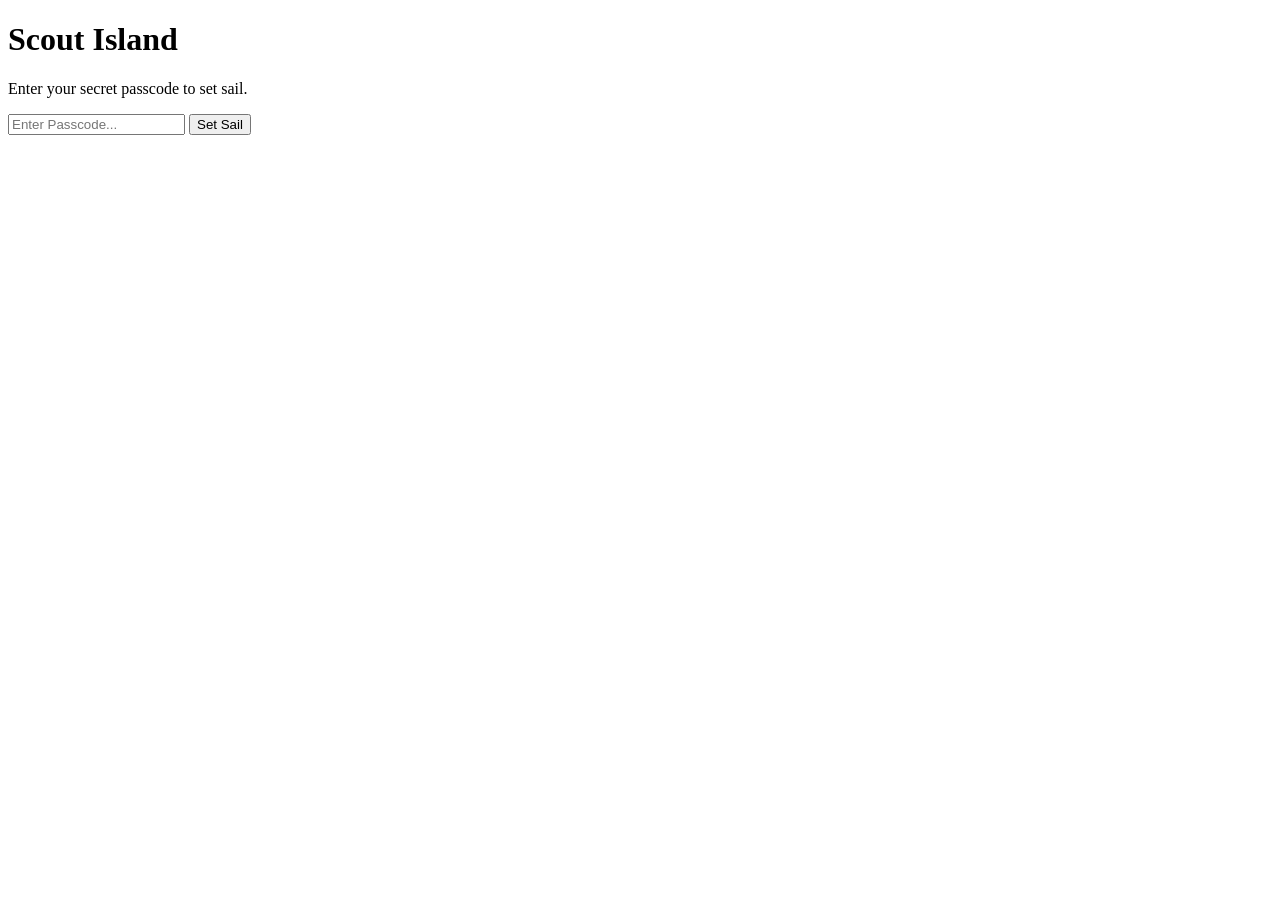
==== dashboard.html @ 0fdf31c4 "First Commit" ====
<!DOCTYPE html>
<html lang="en">
<head>
    <meta charset="UTF-8">
    <meta name="viewport" content="width=device-width, initial-scale=1.0">
    <title>Island Dashboard</title>
    <link rel="stylesheet" href="style.css">
</head>
<body>
    <!-- Top Navigation Bar -->
    <nav class="top-nav">
        <div class="user-info">
            <h2>Welcome, <span id="playerName">Loading...</span></h2>
            <p>Island: <span id="playerIsland">-</span> | Rank: <span id="playerRole">-</span></p>
        </div>
        <div class="wallet">
            <h3>💰 <span id="playerBalance">0</span> La7alee7</h3>
        </div>
        <button id="logoutBtn">Abandon Ship</button>
    </nav>

    <!-- Main Game Area -->
    <main class="dashboard-grid">
        
        <!-- Zone 1: Daily Tracker -->
        <section class="card" id="trackerSection">
            <h2>📜 Daily Log</h2>
            <p>Submit your progress to earn tokens.</p>
<div id="trackerContainer">
                <form id="trackerForm">
                    <label for="trackDate">Select Date:</label>
                    <input type="date" id="trackDate" required>
                    
                    <div class="checkbox-group">
                        <label><input type="checkbox" id="checkPrayers"> Completed Daily Prayers</label>
                        <label><input type="checkbox" id="checkMass"> Attended Mass</label>
                        <label><input type="checkbox" id="checkChurch"> Attended Church Meeting</label>
                    </div>
                    
                    <button type="submit" id="trackerSubmitBtn">Submit Log</button>
                    <p id="trackerMessage"></p>
                </form>
            </div>
        </section>

        <!-- Zone 2: The Market -->
        <section class="card" id="marketSection">
            <h2>⚓ The Port Market</h2>
            <p>Spend your personal wealth on raw materials.</p>
            <div id="marketContainer">
                <!-- We will generate the shop items here later -->
                <p>Market is currently closed.</p>
            </div>
        </section>

        <!-- Zone 3: The Shipyard -->
        <section class="card" id="shipyardSection">
            <h2>🔨 Tali3a Shipyard</h2>
            <p>Combine resources to build your ship.</p>
            <div id="shipyardContainer">
                <!-- We will show the ship progress here later -->
                <p>Awaiting Master blueprints.</p>
            </div>
        </section>

    </main>

    <script src="app.js"></script>
</body>
</html>
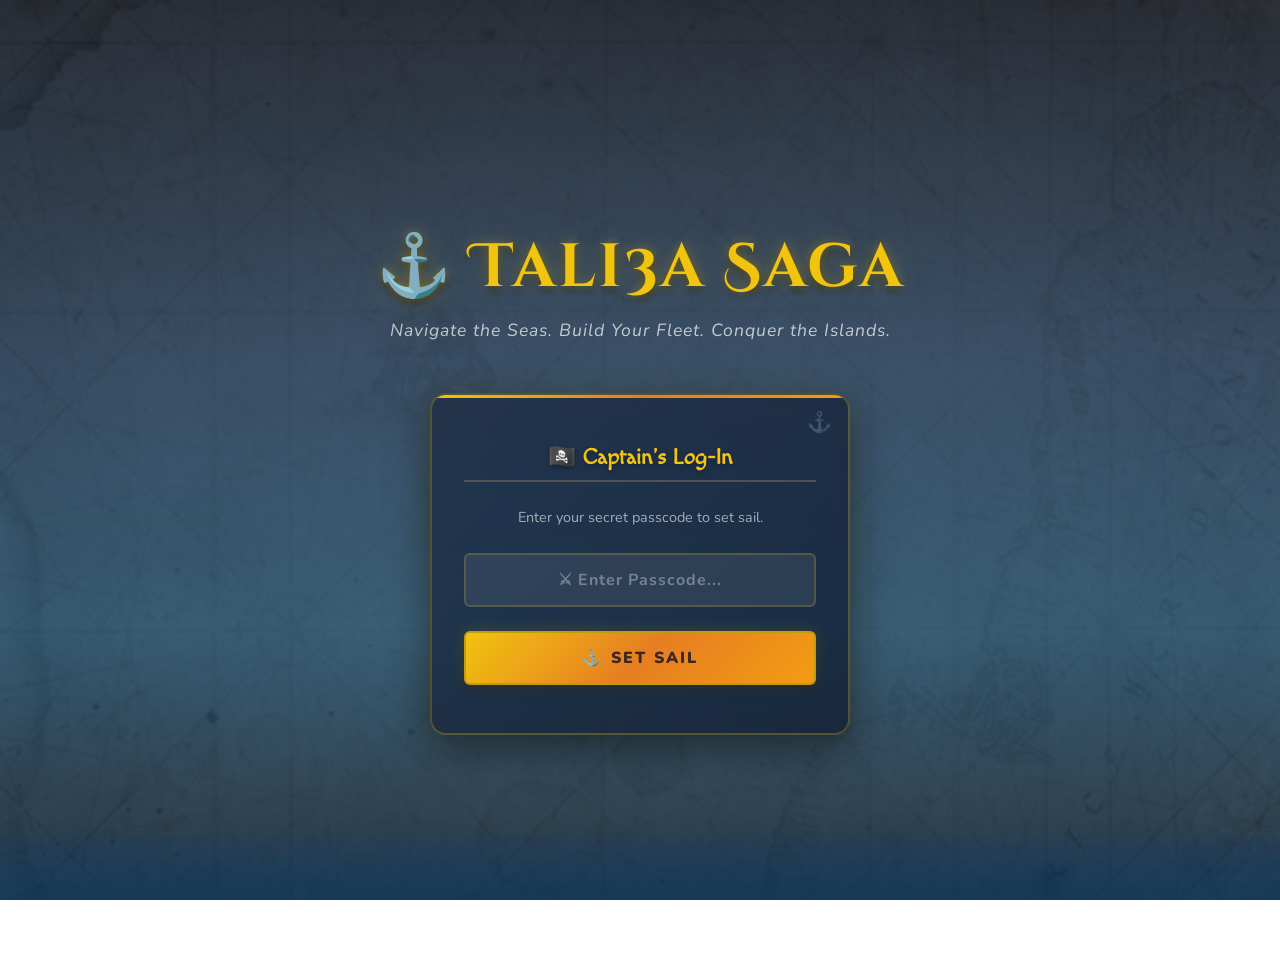
==== commit a2481dd4: "Finished" ====
--- a/dashboard.html
+++ b/dashboard.html
@@ -1,44 +1,84 @@
 <!DOCTYPE html>
 <html lang="en">
+
 <head>
     <meta charset="UTF-8">
-    <meta name="viewport" content="width=device-width, initial-scale=1.0">
-    <title>Island Dashboard</title>
+    <meta name="viewport" content="width=device-width, initial-scale=1.0, maximum-scale=5.0">
+    <title>Tali3a Saga — Island Dashboard</title>
+    <meta name="description"
+        content="Your Island command center. Track daily progress, trade resources, build your ship, and dominate the fleet.">
     <link rel="stylesheet" href="style.css">
 </head>
+
 <body>
-    <!-- Top Navigation Bar -->
-    <nav class="top-nav">
-        <div class="user-info">
-            <h2>Welcome, <span id="playerName">Loading...</span></h2>
-            <p>Island: <span id="playerIsland">-</span> | Rank: <span id="playerRole">-</span></p>
+    <!-- Loading Overlay -->
+    <div id="globalLoader">
+        <div class="spinner"></div>
+        <p id="loaderText">Syncing with Server...</p>
+    </div>
+
+    <!-- Animated Ocean Waves -->
+    <div class="ocean-waves">
+        <div class="wave wave-1"></div>
+        <div class="wave wave-2"></div>
+        <div class="wave wave-3"></div>
+    </div>
+    <header>
+        <div>
+            <h1>Welcome, <span id="playerName"></span></h1>
+            <p style="font-size: 14px; opacity: 0.8;">Island: <span id="playerIsland"></span> | Rank: <span
+                    id="playerRole"></span></p>
         </div>
-        <div class="wallet">
-            <h3>💰 <span id="playerBalance">0</span> La7alee7</h3>
+        <div style="text-align: right;">
+            <p style="font-size: 20px; font-weight: bold; color: #f1c40f; margin: 0 0 5px 0;">
+                <img src="assets/coin.png" class="coin-icon" onerror="this.style.display='none'">
+                <span id="playerBalance">0</span> La7alee7
+            </p>
+            <button id="logoutBtn" style="background-color: #c0392b; padding: 5px 10px; font-size: 12px;">Abandon
+                Ship</button>
         </div>
-        <button id="logoutBtn">Abandon Ship</button>
-    </nav>
+    </header>
 
     <!-- Main Game Area -->
     <main class="dashboard-grid">
-        
+
+        <!-- Notification Center -->
+        <section class="card" id="notificationSection"
+            style="grid-column: span 3; background-color: #fff3cd; border: 2px solid #ffeeba; display: none;">
+            <h2 style="color: #856404;">📜 Royal Fleet Notifications</h2>
+            <div id="notificationContainer" style="display: flex; flex-direction: column; gap: 10px; margin-top: 10px;">
+                <!-- Notifications will appear here -->
+            </div>
+        </section>
+
         <!-- Zone 1: Daily Tracker -->
         <section class="card" id="trackerSection">
             <h2>📜 Daily Log</h2>
             <p>Submit your progress to earn tokens.</p>
-<div id="trackerContainer">
+            <div id="trackerContainer" style="direction: rtl; text-align: right;">
                 <form id="trackerForm">
-                    <label for="trackDate">Select Date:</label>
-                    <input type="date" id="trackDate" required>
-                    
-                    <div class="checkbox-group">
-                        <label><input type="checkbox" id="checkPrayers"> Completed Daily Prayers</label>
-                        <label><input type="checkbox" id="checkMass"> Attended Mass</label>
-                        <label><input type="checkbox" id="checkChurch"> Attended Church Meeting</label>
-                    </div>
-                    
-                    <button type="submit" id="trackerSubmitBtn">Submit Log</button>
-                    <p id="trackerMessage"></p>
+                    <div style="margin-bottom: 15px;">
+                        <label for="trackDate" style="font-weight: bold; display: block; margin-bottom: 5px;">اختر
+                            اليوم:</label>
+                        <input type="date" id="trackDate" min="2026-06-01" required
+                            style="width: 100%; padding: 8px; box-sizing: border-box;">
+                    </div>
+
+                    <div class="checkbox-group"
+                        style="display: grid; grid-template-columns: 1fr 1fr; gap: 10px; margin-bottom: 20px;">
+                        <label><input type="checkbox" id="checkMorning"> صلاة الصبح </label>
+                        <label><input type="checkbox" id="checkNight"> صلاة بليل </label>
+                        <label><input type="checkbox" id="checkTeam"> صلاة مع الفريق </label>
+                        <label><input type="checkbox" id="checkBible"> الكتاب المقدس </label>
+                        <label><input type="checkbox" id="checkTasbeha"> تسبحة </label>
+                        <label><input type="checkbox" id="checkMass"> قداس </label>
+                        <label><input type="checkbox" id="checkSundaySchool"> مدارس أحد </label>
+                        <label><input type="checkbox" id="checkKhoros"> خورس </label>
+                    </div>
+
+                    <button type="submit" id="trackerSubmitBtn"
+                        style="width: 100%; padding: 10px; font-weight: bold;">تسجيل اليوم</button>
+                    <p id="trackerMessage" style="text-align: center; margin-top: 10px; font-weight: bold;"></p>
                 </form>
             </div>
         </section>
@@ -48,8 +88,7 @@
             <h2>⚓ The Port Market</h2>
             <p>Spend your personal wealth on raw materials.</p>
             <div id="marketContainer">
-                <!-- We will generate the shop items here later -->
-                <p>Market is currently closed.</p>
+                <!-- Market cards spawn here via JS -->
             </div>
         </section>
 
@@ -63,8 +102,141 @@
             </div>
         </section>
 
+        <!-- Zone 4: The Black Market (Tactical Items) -->
+        <section class="card" id="blackMarketSection" style="grid-column: span 3;">
+            <h2>🕵️ The Black Market</h2>
+            <p>Purchase advanced tactical weapons and defenses using both La7alee7 and Raw Materials.</p>
+            <div id="blackMarketContainer"
+                style="display: grid; grid-template-columns: repeat(auto-fill, minmax(220px, 1fr)); gap: 15px; margin-top: 15px;">
+                <!-- Tactical items will spawn here -->
+            </div>
+        </section>
+
+        <!-- Zone 5: Tactical Map (Combat & Defenses) -->
+        <section class="card" id="tacticalSection" style="grid-column: span 3;">
+            <h2>⚔️ Tactical Map & Defenses</h2>
+            <p>Deploy shields or launch raids. <b>Note: You can only activate ONE defense and launch ONE attack every 7
+                    days.</b></p>
+
+            <div class="tactical-grid">
+                <!-- Left Side: Shield Room -->
+                <div style="border: 1px dashed #ccc; padding: 15px; border-radius: 5px; text-align: center;">
+                    <h3>🛡️ Active Defense System</h3>
+                    <p>Current Shield: <span id="currentShield"
+                            style="font-weight: bold; color: blue;">Loading...</span></p>
+                    <p id="defenseCooldownText" style="color: red; font-size: 12px; font-weight: bold;"></p>
+                    <hr style="margin: 15px 0; border: 0; border-top: 1px solid #eee;">
+
+                    <h4>Deploy Defenses from your Arsenal:</h4>
+                    <div id="defenseActionContainer"
+                        style="display: flex; justify-content: space-around; margin-top: 10px; flex-wrap: wrap; gap: 10px;">
+                        <!-- Defense buttons will spawn here -->
+                    </div>
+                </div>
+
+                <!-- Right Side: War Room -->
+                <div style="border: 1px dashed #ccc; padding: 15px; border-radius: 5px;">
+                    <h3 style="text-align: center;">🏴‍☠️ Launch Offensive Raid</h3>
+                    <p id="attackCooldownText"
+                        style="text-align: center; color: red; font-size: 12px; font-weight: bold;"></p>
+
+                    <form id="combatForm">
+                        <label for="targetSelect" style="font-weight: bold; display: block; margin-bottom: 5px;">Target
+                            Island:</label>
+                        <select id="targetSelect" required style="width: 100%; padding: 8px; margin-bottom: 15px;">
+                            <option value="">-- Loading Targets --</option>
+                        </select>
+
+                        <label for="weaponSelect" style="font-weight: bold; display: block; margin-bottom: 5px;">Select
+                            Weapon from Arsenal:</label>
+                        <select id="weaponSelect" required style="width: 100%; padding: 8px; margin-bottom: 15px;">
+                            <option value="">-- Loading Arsenal --</option>
+                        </select>
+
+                        <button type="submit" id="raidSubmitBtn"
+                            style="width: 100%; padding: 10px; background-color: #dc3545; color: white; font-weight: bold; border: none; cursor: pointer; border-radius: 4px;">Submit
+                            Raid for Leader Approval</button>
+                    </form>
+                    <p id="combatMessage" style="text-align: center; font-weight: bold; margin-top: 10px;"></p>
+                </div>
+
+            </div>
+        </section>
+
+        <!-- Tax & Transfer Port (Crew Only) -->
+        <section class="card" id="bankSection" style="grid-column: span 3; display: none;">
+            <h2>🏦 Island Treasury Transfer</h2>
+            <p>Send La7alee7 to your Island Master to help fund large purchases. <b>(10% Imperial Tax applied to all
+                    transfers)</b></p>
+            <div
+                style="background: #f4f4f4; padding: 15px; border-radius: 5px; display: flex; gap: 10px; align-items: center;">
+                <input type="number" id="transferAmount" placeholder="Amount to send..." min="1"
+                    style="padding: 8px; flex-grow: 1;">
+                <button onclick="submitTransfer()"
+                    style="background-color: gold; color: white; font-weight: bold; border: 1px solid #ccc; padding: 8px 15px; cursor: pointer;">Send
+                    to Master</button>
+            </div>
+            <p id="transferMsg" style="font-size: 12px; margin-top: 5px; font-weight: bold;"></p>
+        </section> 
+
+        <!-- Zone 6: Player Trading Port -->
+        <section class="card" id="tradePortSection" style="grid-column: span 3;">
+            <h2>🤝 Global Trading Port</h2>
+            <p>Buy and sell materials with other Islands. <b>(Only Masters can create or accept trades)</b></p>
+
+            <!-- Create Trade UI (Master Only) -->
+            <div id="createTradePanel"
+                style="border: 1px dashed #ccc; padding: 15px; border-radius: 5px; margin-bottom: 20px; display: none;">
+                <h4>🚢 Post a New Trade Offer</h4>
+                <div style="display: flex; gap: 15px; flex-wrap: wrap; align-items: flex-end;">
+                    <div>
+                        <label style="font-size: 12px; font-weight: bold;">I am Offering:</label><br>
+                        <select id="offerMatSelect" style="padding: 5px;"></select>
+                        <input type="number" id="offerQty" placeholder="Qty" min="1" style="padding: 5px; width: 60px;">
+                    </div>
+                    <div>
+                        <label style="font-size: 12px; font-weight: bold;">I want in Return:</label><br>
+                        <select id="reqMatSelect" style="padding: 5px;">
+                            <option value="None">No Materials Needed</option>
+                        </select>
+                        <input type="number" id="reqQty" placeholder="Qty" min="0" value="0"
+                            style="padding: 5px; width: 60px;">
+                    </div>
+                    <div>
+                        <label style="font-size: 12px; font-weight: bold;">AND / OR La7alee7:</label><br>
+                        <input type="number" id="reqTokens" placeholder="Tokens" min="0" value="0"
+                            style="padding: 5px; width: 80px;">
+                    </div>
+                    <button onclick="createTrade()"
+                        style="background-color: #28a745; color: white; border: none; padding: 8px 15px; font-weight: bold; cursor: pointer; border-radius: 3px;">Post
+                        Offer</button>
+                </div>
+            </div>
+
+            <!-- Active Global Trades Board -->
+            <h4>📋 Active Market Offers</h4>
+            <div id="globalTradesContainer"
+                style="display: grid; grid-template-columns: repeat(auto-fill, minmax(280px, 1fr)); gap: 15px;">
+                <!-- Trades spawn here -->
+            </div>
+        </section>
+
+        <!-- Zone 7: Global Fleet Rankings -->
+        <section class="card" id="leaderboardSection" style="grid-column: span 3;">
+            <h2>🏆 Global Fleet Rankings</h2>
+            <p>See how your Island stacks up against the rest of the fleet! <b>(1 Ship Part = 1,000 Pts | 1 La7alee7 = 1
+                    Pt)</b></p>
+            <div id="leaderboardContainer"
+                style="margin-top: 15px; background: #fff; border: 1px solid #ccc; border-radius: 5px; overflow: hidden; box-shadow: 0 2px 5px rgba(0,0,0,0.1);">
+                <p style="text-align: center; padding: 20px; color: gray;">Loading fleet data...</p>
+            </div>
+        </section>
+
     </main>
+
+
 
     <script src="app.js"></script>
 </body>
+
 </html>
--- a/style.css
+++ b/style.css
@@ -0,0 +1,1741 @@
+/* =======================================================
+   TALI3A SAGA - MASTER STYLESHEET 
+   Naval / Pirate / Island Survival MMO-lite
+   ======================================================= */
+
+/* --- Fonts & Variables --- */
+@import url('https://fonts.googleapis.com/css2?family=Macondo&family=Nunito:wght@400;700;900&family=Cinzel+Decorative:wght@400;700;900&display=swap');
+
+:root {
+    /* --- Core Palette --- */
+    --primary-blue: #1b263b;
+    --primary-deep: #0d1b2a;
+    --primary-navy: #152238;
+    --accent-gold: #f1c40f;
+    --accent-gold-light: #f9e547;
+    --accent-gold-dark: #c49b0c;
+    --accent-amber: #e67e22;
+    --danger-red: #c0392b;
+    --danger-glow: #e74c3c;
+    --success-green: #27ae60;
+    --success-light: #2ecc71;
+    --info-blue: #2980b9;
+    --wood-dark: #3e2723;
+    --wood-medium: #5d3a1a;
+    --wood-light: #7b4f2a;
+    --parchment: #fdf5e6;
+    --parchment-dark: #e8d5b7;
+    --text-dark: #2c3e50;
+    --text-muted: #7f8c8d;
+    --text-light: #ecf0f1;
+
+    /* --- Gradients --- */
+    --gradient-ocean: linear-gradient(180deg, #0a1628 0%, #1b3a5c 40%, #1a4a6e 70%, #0d2137 100%);
+    --gradient-gold: linear-gradient(135deg, #f1c40f 0%, #e67e22 50%, #f39c12 100%);
+    --gradient-wood: linear-gradient(180deg, #5d3a1a 0%, #3e2723 100%);
+    --gradient-danger: linear-gradient(135deg, #c0392b 0%, #e74c3c 100%);
+    --gradient-success: linear-gradient(135deg, #27ae60 0%, #2ecc71 100%);
+    --gradient-glass: linear-gradient(135deg, rgba(255, 255, 255, 0.1) 0%, rgba(255, 255, 255, 0.05) 100%);
+    --gradient-parchment: linear-gradient(145deg, #fdf5e6 0%, #e8d5b7 100%);
+
+    /* --- Shadows --- */
+    --shadow-sm: 0 2px 4px rgba(0, 0, 0, 0.2);
+    --shadow-md: 0 4px 12px rgba(0, 0, 0, 0.3);
+    --shadow-lg: 0 8px 24px rgba(0, 0, 0, 0.4);
+    --shadow-xl: 0 12px 40px rgba(0, 0, 0, 0.5);
+    --shadow-gold: 0 0 20px rgba(241, 196, 15, 0.3);
+    --shadow-gold-intense: 0 0 30px rgba(241, 196, 15, 0.5), 0 0 60px rgba(241, 196, 15, 0.2);
+    --shadow-inner: inset 0 2px 6px rgba(0, 0, 0, 0.3);
+    --shadow-card-hover: 0 12px 35px rgba(0, 0, 0, 0.5), 0 0 15px rgba(241, 196, 15, 0.15);
+
+    /* --- Spacing --- */
+    --space-xs: 4px;
+    --space-sm: 8px;
+    --space-md: 16px;
+    --space-lg: 24px;
+    --space-xl: 32px;
+    --space-2xl: 48px;
+
+    /* --- Border Radius --- */
+    --radius-sm: 6px;
+    --radius-md: 12px;
+    --radius-lg: 16px;
+    --radius-xl: 24px;
+    --radius-full: 50%;
+
+    /* --- Transitions --- */
+    --transition-fast: 0.15s ease;
+    --transition-base: 0.25s ease;
+    --transition-slow: 0.4s cubic-bezier(0.4, 0, 0.2, 1);
+    --transition-bounce: 0.5s cubic-bezier(0.34, 1.56, 0.64, 1);
+
+    /* --- Fallbacks for assets --- */
+    --bg-main: url('assets/bg-ocean.jpg') #0d1b2a;
+    --bg-card: url('assets/bg-parchment.jpg') var(--parchment);
+    --bg-wood: url('assets/wood-texture.jpg') var(--wood-dark);
+}
+
+
+/* =======================================================
+   KEYFRAME ANIMATIONS LIBRARY
+   ======================================================= */
+
+@keyframes fadeIn {
+    from {
+        opacity: 0;
+    }
+
+    to {
+        opacity: 1;
+    }
+}
+
+@keyframes fadeInUp {
+    from {
+        opacity: 0;
+        transform: translateY(30px);
+    }
+
+    to {
+        opacity: 1;
+        transform: translateY(0);
+    }
+}
+
+@keyframes fadeInDown {
+    from {
+        opacity: 0;
+        transform: translateY(-20px);
+    }
+
+    to {
+        opacity: 1;
+        transform: translateY(0);
+    }
+}
+
+@keyframes slideUp {
+    from {
+        transform: translateY(100%);
+        opacity: 0;
+    }
+
+    to {
+        transform: translateY(0);
+        opacity: 1;
+    }
+}
+
+@keyframes scaleIn {
+    from {
+        transform: scale(0.8);
+        opacity: 0;
+    }
+
+    to {
+        transform: scale(1);
+        opacity: 1;
+    }
+}
+
+@keyframes pulse {
+
+    0%,
+    100% {
+        transform: scale(1);
+    }
+
+    50% {
+        transform: scale(1.05);
+    }
+}
+
+@keyframes pulseGlow {
+
+    0%,
+    100% {
+        box-shadow: 0 0 5px rgba(241, 196, 15, 0.3);
+    }
+
+    50% {
+        box-shadow: 0 0 25px rgba(241, 196, 15, 0.6), 0 0 50px rgba(241, 196, 15, 0.2);
+    }
+}
+
+@keyframes shimmer {
+    0% {
+        background-position: -200% center;
+    }
+
+    100% {
+        background-position: 200% center;
+    }
+}
+
+@keyframes goldShimmer {
+    0% {
+        text-shadow: 0 0 10px rgba(241, 196, 15, 0.5);
+    }
+
+    50% {
+        text-shadow: 0 0 20px rgba(241, 196, 15, 0.8), 0 0 40px rgba(241, 196, 15, 0.3);
+    }
+
+    100% {
+        text-shadow: 0 0 10px rgba(241, 196, 15, 0.5);
+    }
+}
+
+@keyframes float {
+
+    0%,
+    100% {
+        transform: translateY(0px);
+    }
+
+    50% {
+        transform: translateY(-10px);
+    }
+}
+
+@keyframes floatSlow {
+
+    0%,
+    100% {
+        transform: translateY(0px) rotate(0deg);
+    }
+
+    25% {
+        transform: translateY(-6px) rotate(1deg);
+    }
+
+    75% {
+        transform: translateY(4px) rotate(-1deg);
+    }
+}
+
+@keyframes spin {
+    from {
+        transform: rotate(0deg);
+    }
+
+    to {
+        transform: rotate(360deg);
+    }
+}
+
+@keyframes coinFlip {
+    0% {
+        transform: rotateY(0deg);
+    }
+
+    50% {
+        transform: rotateY(180deg);
+    }
+
+    100% {
+        transform: rotateY(360deg);
+    }
+}
+
+@keyframes wave1 {
+    0% {
+        transform: translateX(0) translateZ(0) scaleY(1);
+    }
+
+    50% {
+        transform: translateX(-25%) translateZ(0) scaleY(0.55);
+    }
+
+    100% {
+        transform: translateX(-50%) translateZ(0) scaleY(1);
+    }
+}
+
+@keyframes wave2 {
+    0% {
+        transform: translateX(0) translateZ(0) scaleY(1);
+    }
+
+    50% {
+        transform: translateX(25%) translateZ(0) scaleY(0.45);
+    }
+
+    100% {
+        transform: translateX(50%) translateZ(0) scaleY(1);
+    }
+}
+
+@keyframes bubbleRise {
+    0% {
+        transform: translateY(100%) scale(0.4);
+        opacity: 0.6;
+    }
+
+    50% {
+        opacity: 0.3;
+    }
+
+    100% {
+        transform: translateY(-100vh) scale(1);
+        opacity: 0;
+    }
+}
+
+@keyframes compassSpin {
+    0% {
+        transform: rotate(0deg);
+    }
+
+    25% {
+        transform: rotate(90deg);
+    }
+
+    50% {
+        transform: rotate(180deg);
+    }
+
+    75% {
+        transform: rotate(270deg);
+    }
+
+    100% {
+        transform: rotate(360deg);
+    }
+}
+
+@keyframes borderGlow {
+
+    0%,
+    100% {
+        border-color: rgba(241, 196, 15, 0.3);
+    }
+
+    50% {
+        border-color: rgba(241, 196, 15, 0.8);
+    }
+}
+
+@keyframes ripple {
+    0% {
+        transform: scale(0);
+        opacity: 0.6;
+    }
+
+    100% {
+        transform: scale(4);
+        opacity: 0;
+    }
+}
+
+@keyframes rockBoat {
+
+    0%,
+    100% {
+        transform: rotate(-1deg);
+    }
+
+    50% {
+        transform: rotate(1deg);
+    }
+}
+
+@keyframes typewriter {
+    from {
+        width: 0;
+    }
+
+    to {
+        width: 100%;
+    }
+}
+
+@keyframes flickerGlow {
+
+    0%,
+    100% {
+        opacity: 1;
+        filter: brightness(1);
+    }
+
+    50% {
+        opacity: 0.85;
+        filter: brightness(1.15);
+    }
+}
+
+
+/* =======================================================
+   GLOBAL RESET & BODY
+   ======================================================= */
+
+*,
+*::before,
+*::after {
+    box-sizing: border-box;
+    margin: 0;
+    padding: 0;
+}
+
+html {
+    scroll-behavior: smooth;
+    -webkit-text-size-adjust: 100%;
+}
+
+body {
+    font-family: 'Nunito', sans-serif;
+    background: var(--gradient-ocean);
+    background-attachment: fixed;
+    color: var(--text-dark);
+    line-height: 1.6;
+    padding: var(--space-md);
+    min-height: 100vh;
+    overflow-x: hidden;
+    -webkit-font-smoothing: antialiased;
+    -moz-osx-font-smoothing: grayscale;
+}
+
+/* Ocean texture overlay on body */
+body::before {
+    content: '';
+    position: fixed;
+    top: 0;
+    left: 0;
+    width: 100%;
+    height: 100%;
+    background: var(--bg-main);
+    background-size: cover;
+    background-position: center;
+    opacity: 0.15;
+    z-index: -2;
+    pointer-events: none;
+}
+
+h1,
+h2,
+h3,
+h4 {
+    font-family: 'Macondo', cursive;
+    color: var(--wood-dark);
+    text-shadow: 1px 1px 2px rgba(0, 0, 0, 0.1);
+    line-height: 1.3;
+}
+
+h2 {
+    font-size: clamp(1.2rem, 3vw, 1.6rem);
+    margin-bottom: var(--space-sm);
+    padding-bottom: var(--space-sm);
+    border-bottom: 2px solid rgba(189, 165, 93, 0.3);
+}
+
+
+/* =======================================================
+   LAYOUT & CARDS
+   ======================================================= */
+
+main.dashboard-grid {
+    width: 100%;
+    max-width: 1280px;
+    margin: 0 auto;
+
+    display: grid;
+    grid-template-columns: repeat(auto-fit, minmax(380px, 1fr));
+    gap: 24px;
+
+    align-items: start;
+}
+
+.card {
+    background: var(--bg-card);
+    background-size: cover;
+    padding: var(--space-lg);
+    border-radius: var(--radius-md);
+    border: 3px solid #bda55d;
+    box-shadow: var(--shadow-lg);
+    animation: fadeInUp 0.5s ease-out both;
+    position: relative;
+    transition: transform var(--transition-base), box-shadow var(--transition-base);
+    width: 100%;
+    min-width:0;
+}
+
+.card::before {
+    content: '';
+    position: absolute;
+    top: 0;
+    left: 0;
+    right: 0;
+    height: 4px;
+    background: var(--gradient-gold);
+    border-radius: var(--radius-md) var(--radius-md) 0 0;
+    opacity: 0;
+    transition: opacity var(--transition-base);
+    z-index: 2;
+    pointer-events: none;
+}
+
+.card:hover {
+    transform: translateY(-3px);
+    box-shadow: var(--shadow-card-hover);
+}
+
+.card:hover::before {
+    opacity: 1;
+}
+
+
+/* Stagger card animations */
+.card:nth-child(1) {
+    animation-delay: 0.05s;
+}
+
+.card:nth-child(2) {
+    animation-delay: 0.1s;
+}
+
+.card:nth-child(3) {
+    animation-delay: 0.15s;
+}
+
+.card:nth-child(4) {
+    animation-delay: 0.2s;
+}
+
+.card:nth-child(5) {
+    animation-delay: 0.25s;
+}
+
+.card:nth-child(6) {
+    animation-delay: 0.3s;
+}
+
+.card:nth-child(7) {
+    animation-delay: 0.35s;
+}
+
+.card:nth-child(8) {
+    animation-delay: 0.4s;
+}
+
+.card:nth-child(9) {
+    animation-delay: 0.45s;
+}
+
+.card:nth-child(10) {
+    animation-delay: 0.5s;
+}
+
+/* Full-width sections */
+#notificationSection,
+#blackMarketSection,
+#tacticalSection,
+#bankSection,
+#tradePortSection,
+#leaderboardSection {
+    grid-column: 1 / -1 !important;
+}
+
+/* Daily tracker, market, shipyard stay normal */
+#trackerSection,
+#marketSection,
+#shipyardSection {
+    grid-column: auto !important;
+}
+
+/* Mobile */
+@media (max-width: 768px) {
+    main.dashboard-grid {
+        grid-template-columns: 1fr;
+        gap: 16px;
+    }
+}
+
+
+
+/* =======================================================
+   BUTTONS & INPUTS
+   ======================================================= */
+
+button {
+    font-family: 'Nunito', sans-serif;
+    font-weight: 900;
+    text-transform: uppercase;
+    background: var(--bg-wood);
+    background-size: cover;
+    color: #fff;
+    border: 2px solid #1a1005;
+    border-radius: var(--radius-sm);
+    padding: 12px 18px;
+    cursor: pointer;
+    transition: all var(--transition-base);
+    text-shadow: 1px 1px 3px rgba(0, 0, 0, 0.7);
+    box-shadow: var(--shadow-md), inset 0 1px 0 rgba(255, 255, 255, 0.1);
+    letter-spacing: 0.5px;
+    font-size: 14px;
+    position: relative;
+    overflow: hidden;
+    -webkit-tap-highlight-color: transparent;
+    touch-action: manipulation;
+}
+
+/* Ripple effect container */
+button::after {
+    content: '';
+    position: absolute;
+    top: 50%;
+    left: 50%;
+    width: 10px;
+    height: 10px;
+    background: rgba(255, 255, 255, 0.3);
+    border-radius: 50%;
+    transform: translate(-50%, -50%) scale(0);
+    transition: transform 0.5s ease, opacity 0.5s ease;
+    opacity: 0;
+}
+
+button:active::after {
+    transform: translate(-50%, -50%) scale(10);
+    opacity: 0;
+    transition: 0s;
+}
+
+button:hover {
+    transform: translateY(-2px) scale(1.02);
+    box-shadow: 0 6px 16px rgba(0, 0, 0, 0.4), inset 0 1px 0 rgba(255, 255, 255, 0.15);
+    filter: brightness(1.15);
+}
+
+button:active {
+    transform: translateY(2px) scale(0.98);
+    box-shadow: var(--shadow-sm), inset 0 2px 4px rgba(0, 0, 0, 0.3);
+    filter: brightness(0.95);
+    transition-duration: 0.05s;
+}
+
+button:disabled {
+    background: #5a6068;
+    cursor: not-allowed;
+    transform: none;
+    box-shadow: none;
+    color: #9a9da0;
+    border-color: #4a4d50;
+    filter: none;
+    text-shadow: none;
+    opacity: 0.7;
+}
+
+button:disabled:hover {
+    transform: none;
+    box-shadow: none;
+    filter: none;
+}
+
+/* Green action buttons */
+.btn-green {
+    background: var(--gradient-success) !important;
+    border-color: #1e8449 !important;
+}
+
+/* Red action buttons */
+.btn-red {
+    background: var(--gradient-danger) !important;
+    border-color: #922b21 !important;
+}
+
+input,
+select,
+textarea {
+    font-family: 'Nunito', sans-serif;
+    padding: 12px 14px;
+    border: 2px solid rgba(189, 165, 93, 0.5);
+    border-radius: var(--radius-sm);
+    background-color: rgba(255, 255, 255, 0.92);
+    background-image: none;
+    width: 100%;
+    margin-bottom: 10px;
+    font-weight: bold;
+    font-size: 14px;
+    color: var(--text-dark);
+    transition: all var(--transition-base);
+    -webkit-appearance: none;
+    appearance: none;
+}
+
+input:focus,
+select:focus,
+textarea:focus {
+    outline: none;
+    border-color: var(--accent-gold);
+    box-shadow: 0 0 0 3px rgba(241, 196, 15, 0.2), 0 0 12px rgba(241, 196, 15, 0.15);
+    background-color: #fff;
+}
+
+input:hover,
+select:hover {
+    border-color: rgba(189, 165, 93, 0.8);
+}
+
+/* Styled number inputs */
+input[type="number"] {
+    text-align: center;
+    font-weight: 900;
+}
+
+/* Remove number spinner arrows for cleaner look */
+input[type="number"]::-webkit-inner-spin-button,
+input[type="number"]::-webkit-outer-spin-button {
+    opacity: 1;
+    height: 28px;
+}
+
+/* Custom select dropdown arrow */
+select {
+    background-image: url("data:image/svg+xml,%3Csvg xmlns='http://www.w3.org/2000/svg' width='12' height='12' viewBox='0 0 12 12'%3E%3Cpath fill='%233e2723' d='M6 8L1 3h10z'/%3E%3C/svg%3E");
+    background-repeat: no-repeat;
+    background-position: right 12px center;
+    padding-right: 36px;
+    cursor: pointer;
+}
+
+/* Pirate-themed checkboxes */
+input[type="checkbox"] {
+    width: 22px;
+    height: 22px;
+    margin: 10px;
+    margin-right: 8px;
+    cursor: pointer;
+    accent-color: var(--accent-gold);
+    border: 2px solid var(--wood-dark);
+    border-radius: 4px;
+    vertical-align: middle;
+    flex-shrink: 0;
+}
+
+input[type="checkbox"]:checked {
+    background-color: var(--accent-gold);
+}
+
+/* Date inputs */
+input[type="date"] {
+    cursor: pointer;
+    color-scheme: light;
+}
+
+
+/* =======================================================
+   HORIZONTAL SCROLLING CAROUSELS
+   ======================================================= */
+
+/* Flex-based horizontal scroll carousels (Market & Shipyard) */
+#marketContainer,
+#shipyardContainer {
+    display: flex;
+    flex-wrap: nowrap;
+    overflow-x: auto;
+    gap: 15px;
+    margin-top: 15px;
+    padding-bottom: 15px;
+    scroll-snap-type: x mandatory;
+    -webkit-overflow-scrolling: touch;
+    scroll-padding: 0 var(--space-md);
+}
+
+/* Force carousel cards to stay a fixed width */
+#marketContainer>div,
+#shipyardContainer>div {
+    flex: 0 0 auto;
+    width: 280px;
+    scroll-snap-align: center;
+    transition: transform var(--transition-base), box-shadow var(--transition-base);
+}
+
+#marketContainer>div:hover,
+#shipyardContainer>div:hover {
+    transform: translateY(-4px);
+    box-shadow: var(--shadow-lg);
+}
+
+/* Grid-based containers (Black Market & Trading Port) - respect inline grid styles */
+#blackMarketContainer,
+#globalTradesContainer {
+    margin-top: 15px;
+    gap: 15px;
+}
+
+#blackMarketContainer>div,
+#globalTradesContainer>div {
+    transition: transform var(--transition-base), box-shadow var(--transition-base);
+}
+
+#blackMarketContainer>div:hover,
+#globalTradesContainer>div:hover {
+    transform: translateY(-4px);
+    box-shadow: var(--shadow-lg);
+}
+
+
+/* =======================================================
+   PIRATE SCROLLBAR SYSTEM
+   ======================================================= */
+
+/* Global custom scrollbar */
+::-webkit-scrollbar {
+    width: 10px;
+    height: 12px;
+}
+
+::-webkit-scrollbar-track {
+    background: rgba(13, 27, 42, 0.3);
+    border-radius: var(--radius-sm);
+}
+
+::-webkit-scrollbar-thumb {
+    background: linear-gradient(180deg, var(--accent-gold), var(--accent-gold-dark));
+    border-radius: var(--radius-sm);
+    border: 2px solid var(--wood-dark);
+    transition: background 0.2s;
+}
+
+::-webkit-scrollbar-thumb:hover {
+    background: linear-gradient(180deg, var(--accent-gold-light), var(--accent-gold));
+}
+
+/* Carousel scrollbars */
+#marketContainer::-webkit-scrollbar,
+#shipyardContainer::-webkit-scrollbar,
+#blackMarketContainer::-webkit-scrollbar,
+#globalTradesContainer::-webkit-scrollbar {
+    height: 12px;
+}
+
+#marketContainer::-webkit-scrollbar-track,
+#shipyardContainer::-webkit-scrollbar-track,
+#blackMarketContainer::-webkit-scrollbar-track,
+#globalTradesContainer::-webkit-scrollbar-track {
+    background: rgba(0, 0, 0, 0.2);
+    border-radius: var(--radius-sm);
+    box-shadow: var(--shadow-inner);
+}
+
+#marketContainer::-webkit-scrollbar-thumb,
+#shipyardContainer::-webkit-scrollbar-thumb,
+#blackMarketContainer::-webkit-scrollbar-thumb,
+#globalTradesContainer::-webkit-scrollbar-thumb {
+    background: var(--accent-gold);
+    border-radius: var(--radius-sm);
+    border: 2px solid var(--wood-dark);
+}
+
+#marketContainer::-webkit-scrollbar-thumb:hover,
+#shipyardContainer::-webkit-scrollbar-thumb:hover,
+#blackMarketContainer::-webkit-scrollbar-thumb:hover,
+#globalTradesContainer::-webkit-scrollbar-thumb:hover {
+    background: #fff;
+}
+
+
+/* =======================================================
+   GLOBAL LOADING OVERLAY
+   ======================================================= */
+
+#globalLoader {
+    position: fixed;
+    top: 0;
+    left: 0;
+    width: 100%;
+    height: 100%;
+    background: radial-gradient(ellipse at center, rgba(13, 27, 42, 0.95) 0%, rgba(10, 15, 28, 0.98) 100%);
+    display: flex;
+    flex-direction: column;
+    justify-content: center;
+    align-items: center;
+    z-index: 9999;
+    color: var(--accent-gold);
+    font-family: 'Macondo', cursive;
+    font-size: 22px;
+    opacity: 0;
+    pointer-events: none;
+    transition: opacity 0.3s ease;
+    backdrop-filter: blur(8px);
+    -webkit-backdrop-filter: blur(8px);
+}
+
+#globalLoader.active {
+    opacity: 1;
+    pointer-events: all;
+}
+
+#globalLoader p {
+    animation: pulseGlow 2s ease-in-out infinite;
+    letter-spacing: 1px;
+}
+
+.spinner {
+    width: 60px;
+    height: 60px;
+    border: 4px solid rgba(241, 196, 15, 0.15);
+    border-top: 4px solid var(--accent-gold);
+    border-right: 4px solid var(--accent-gold-dark);
+    border-radius: 50%;
+    animation: compassSpin 1.2s cubic-bezier(0.5, 0, 0.5, 1) infinite;
+    margin-bottom: 20px;
+    box-shadow: 0 0 20px rgba(241, 196, 15, 0.2), inset 0 0 20px rgba(241, 196, 15, 0.1);
+    position: relative;
+}
+
+/* Compass needle inside spinner */
+.spinner::before {
+    content: '⚓';
+    position: absolute;
+    top: 50%;
+    left: 50%;
+    transform: translate(-50%, -50%);
+    font-size: 22px;
+    animation: compassSpin 1.2s cubic-bezier(0.5, 0, 0.5, 1) infinite reverse;
+}
+
+
+/* =======================================================
+   HEADER / DASHBOARD TOP BAR
+   ======================================================= */
+
+.coin-icon {
+    width: 22px;
+    height: 22px;
+    vertical-align: middle;
+    margin-right: 5px;
+    animation: coinFlip 3s ease-in-out infinite;
+    filter: drop-shadow(0 0 4px rgba(241, 196, 15, 0.5));
+}
+
+header {
+    background: var(--gradient-wood);
+    background-size: cover;
+    color: white;
+    padding: var(--space-md) var(--space-lg);
+    border-radius: var(--radius-md);
+    margin-bottom: var(--space-lg);
+    display: flex;
+    justify-content: space-between;
+    align-items: center;
+    border: 3px solid #bda55d;
+    box-shadow: var(--shadow-xl), inset 0 1px 0 rgba(255, 255, 255, 0.1);
+    position: relative;
+    overflow: hidden;
+    animation: fadeInDown 0.6s ease-out;
+    flex-wrap: wrap;
+    gap: var(--space-md);
+}
+
+/* Subtle gold grain on header */
+header::before {
+    content: '';
+    position: absolute;
+    top: 0;
+    left: 0;
+    right: 0;
+    bottom: 0;
+    background: url('assets/wood-texture.jpg');
+    background-size: cover;
+    opacity: 0.3;
+    pointer-events: none;
+}
+
+/* Gold top edge */
+header::after {
+    content: '';
+    position: absolute;
+    top: 0;
+    left: 0;
+    right: 0;
+    height: 3px;
+    background: var(--gradient-gold);
+}
+
+header>* {
+    position: relative;
+    z-index: 1;
+}
+
+header h1 {
+    color: var(--accent-gold);
+    margin: 0;
+    font-size: clamp(1.1rem, 4vw, 1.6rem);
+    animation: goldShimmer 4s ease-in-out infinite;
+    text-shadow: 0 2px 4px rgba(0, 0, 0, 0.5);
+}
+
+header p {
+    color: rgba(255, 255, 255, 0.85);
+}
+
+/* Wallet balance glow */
+#playerBalance {
+    display: inline-block;
+    min-width: 2ch;
+    transition: all var(--transition-base);
+}
+
+
+/* =======================================================
+   ITEM & SHIP ICONS
+   ======================================================= */
+
+.item-icon {
+    width: 64px;
+    height: 64px;
+    object-fit: contain;
+    margin: 0 auto 10px auto;
+    display: block;
+    filter: drop-shadow(0px 4px 6px rgba(0, 0, 0, 0.4));
+    transition: transform var(--transition-bounce), filter var(--transition-base);
+}
+
+.ship-icon {
+    width: 100px;
+    height: 100px;
+    object-fit: contain;
+    margin: 0 auto 15px auto;
+    display: block;
+    filter: drop-shadow(0px 6px 8px rgba(0, 0, 0, 0.5));
+    transition: transform var(--transition-bounce), filter var(--transition-base);
+}
+
+.card:hover .item-icon,
+.card:hover .ship-icon {
+    transform: scale(1.1) rotate(2deg);
+    filter: drop-shadow(0px 8px 12px rgba(0, 0, 0, 0.4)) brightness(1.1);
+}
+
+/* Carousel item hover */
+#marketContainer>div:hover .item-icon,
+#shipyardContainer>div:hover .ship-icon,
+#blackMarketContainer>div:hover .item-icon {
+    transform: scale(1.15) rotate(-2deg);
+    filter: drop-shadow(0px 8px 12px rgba(241, 196, 15, 0.3)) brightness(1.1);
+}
+
+/* Badge for inventory counts */
+.inventory-badge {
+    background: var(--gradient-danger);
+    color: white;
+    padding: 3px 10px;
+    border-radius: 20px;
+    font-size: 11px;
+    font-weight: 900;
+    border: 2px solid rgba(255, 255, 255, 0.3);
+    box-shadow: var(--shadow-sm);
+    letter-spacing: 0.5px;
+    white-space: nowrap;
+}
+
+
+/* =======================================================
+   MARKET CARD STYLES
+   ======================================================= */
+
+.market-card {
+    border: 2px solid rgba(189, 165, 93, 0.4) !important;
+    padding: var(--space-md) !important;
+    border-radius: var(--radius-md) !important;
+    text-align: center;
+    display: flex;
+    flex-direction: column;
+    justify-content: space-between;
+    background: var(--gradient-parchment) !important;
+    box-shadow: var(--shadow-md);
+    transition: all var(--transition-base);
+    position: relative;
+    overflow: hidden;
+}
+
+.market-card::after {
+    content: '';
+    position: absolute;
+    top: 0;
+    left: -100%;
+    width: 100%;
+    height: 100%;
+    background: linear-gradient(90deg, transparent, rgba(241, 196, 15, 0.08), transparent);
+    transition: left 0.6s ease;
+}
+
+.market-card:hover::after {
+    left: 100%;
+}
+
+.market-card:hover {
+    border-color: var(--accent-gold) !important;
+    box-shadow: var(--shadow-lg), 0 0 15px rgba(241, 196, 15, 0.15);
+}
+
+
+/* =======================================================
+   LOGIN PAGE
+   ======================================================= */
+
+.login-container {
+    min-height: 100vh;
+    display: flex;
+    flex-direction: column;
+    justify-content: center;
+    align-items: center;
+    text-align: center;
+    position: relative;
+    z-index: 1;
+    padding: var(--space-lg);
+}
+
+.login-container h1 {
+    font-family: 'Cinzel Decorative', 'Macondo', cursive;
+    font-size: clamp(2.2rem, 8vw, 3.8rem);
+    color: var(--accent-gold);
+    text-shadow:
+        0 0 10px rgba(241, 196, 15, 0.4),
+        0 0 30px rgba(241, 196, 15, 0.2),
+        0 4px 8px rgba(0, 0, 0, 0.6);
+    margin-bottom: var(--space-sm);
+    animation: fadeInDown 0.8s ease-out, goldShimmer 4s 1s ease-in-out infinite;
+    letter-spacing: 2px;
+}
+
+.login-container .login-subtitle {
+    color: rgba(255, 255, 255, 0.7);
+    font-size: clamp(0.9rem, 2.5vw, 1.1rem);
+    margin-bottom: var(--space-2xl);
+    font-style: italic;
+    animation: fadeIn 1s 0.3s ease-out both;
+    letter-spacing: 1px;
+}
+
+.login-card {
+    background: linear-gradient(135deg, rgba(30, 40, 60, 0.7) 0%, rgba(20, 30, 50, 0.8) 100%);
+    backdrop-filter: blur(20px) saturate(1.5);
+    -webkit-backdrop-filter: blur(20px) saturate(1.5);
+    border: 2px solid rgba(241, 196, 15, 0.25);
+    border-radius: var(--radius-lg);
+    padding: var(--space-2xl) var(--space-xl);
+    width: 100%;
+    max-width: 420px;
+    box-shadow:
+        var(--shadow-xl),
+        0 0 40px rgba(241, 196, 15, 0.08),
+        inset 0 1px 0 rgba(255, 255, 255, 0.1);
+    animation: fadeInUp 0.8s 0.2s ease-out both;
+    position: relative;
+    overflow: hidden;
+}
+
+/* Gold corner accents */
+.login-card::before {
+    content: '⚓';
+    position: absolute;
+    top: 12px;
+    right: 16px;
+    font-size: 20px;
+    opacity: 0.3;
+    animation: floatSlow 5s ease-in-out infinite;
+}
+
+.login-card::after {
+    content: '';
+    position: absolute;
+    top: 0;
+    left: 0;
+    right: 0;
+    height: 3px;
+    background: var(--gradient-gold);
+}
+
+.login-card h2 {
+    font-family: 'Macondo', cursive;
+    color: var(--accent-gold);
+    font-size: 1.4rem;
+    margin-bottom: var(--space-lg);
+    text-shadow: 0 2px 4px rgba(0, 0, 0, 0.3);
+}
+
+.login-card p {
+    color: rgba(255, 255, 255, 0.6);
+    font-size: 0.9rem;
+    margin-bottom: var(--space-lg);
+}
+
+.login-card input[type="text"],
+.login-card input[type="password"] {
+    background: rgba(255, 255, 255, 0.08);
+    border: 2px solid rgba(241, 196, 15, 0.2);
+    color: #fff;
+    font-size: 16px;
+    padding: 14px 18px;
+    border-radius: var(--radius-sm);
+    width: 100%;
+    margin-bottom: var(--space-md);
+    transition: all var(--transition-base);
+    text-align: center;
+    letter-spacing: 2px;
+}
+
+.login-card input::placeholder {
+    color: rgba(255, 255, 255, 0.35);
+    letter-spacing: 1px;
+}
+
+.login-card input:focus {
+    border-color: var(--accent-gold);
+    background: rgba(255, 255, 255, 0.12);
+    box-shadow: 0 0 0 3px rgba(241, 196, 15, 0.15), 0 0 20px rgba(241, 196, 15, 0.1);
+}
+
+.login-card button {
+    width: 100%;
+    padding: 14px;
+    font-size: 16px;
+    letter-spacing: 2px;
+    background: var(--gradient-gold);
+    color: var(--wood-dark);
+    border: 2px solid var(--accent-gold-dark);
+    text-shadow: none;
+    font-weight: 900;
+    border-radius: var(--radius-sm);
+    margin-top: var(--space-sm);
+    transition: all var(--transition-base);
+    box-shadow: var(--shadow-md), 0 0 15px rgba(241, 196, 15, 0.2);
+}
+
+.login-card button:hover {
+    background: linear-gradient(135deg, var(--accent-gold-light) 0%, var(--accent-gold) 100%);
+    box-shadow: var(--shadow-lg), 0 0 25px rgba(241, 196, 15, 0.4);
+    transform: translateY(-2px) scale(1.02);
+}
+
+.login-card button:active {
+    transform: translateY(1px) scale(0.98);
+    box-shadow: var(--shadow-sm);
+}
+
+.login-card #errorMessage {
+    margin-top: var(--space-md);
+    padding: var(--space-sm) var(--space-md);
+    background: rgba(192, 57, 43, 0.2);
+    border: 1px solid rgba(192, 57, 43, 0.4);
+    border-radius: var(--radius-sm);
+    color: #e74c3c;
+    font-weight: bold;
+    font-size: 13px;
+    animation: fadeIn 0.3s ease;
+}
+
+
+/* =======================================================
+   ANIMATED OCEAN WAVES (login + global bg)
+   ======================================================= */
+
+.ocean-waves {
+    position: fixed;
+    bottom: 0;
+    left: 0;
+    width: 100%;
+    height: 180px;
+    z-index: 0;
+    pointer-events: none;
+    overflow: hidden;
+}
+
+.wave {
+    position: absolute;
+    bottom: 0;
+    left: 0;
+    width: 200%;
+    height: 100%;
+    background-repeat: repeat-x;
+    transform-origin: center bottom;
+}
+
+.wave-1 {
+    background: linear-gradient(180deg, transparent 60%, rgba(10, 60, 100, 0.35) 80%, rgba(10, 60, 100, 0.5) 100%);
+    animation: wave1 8s ease-in-out infinite;
+    bottom: 0;
+    opacity: 0.8;
+    border-radius: 100% 100% 0 0 / 40% 40% 0 0;
+}
+
+.wave-2 {
+    background: linear-gradient(180deg, transparent 50%, rgba(20, 80, 130, 0.25) 75%, rgba(20, 80, 130, 0.4) 100%);
+    animation: wave2 6s ease-in-out infinite;
+    bottom: -10px;
+    opacity: 0.6;
+    border-radius: 100% 100% 0 0 / 50% 50% 0 0;
+}
+
+.wave-3 {
+    background: linear-gradient(180deg, transparent 55%, rgba(8, 40, 80, 0.2) 80%, rgba(8, 40, 80, 0.35) 100%);
+    animation: wave1 10s ease-in-out infinite reverse;
+    bottom: -20px;
+    opacity: 0.5;
+    border-radius: 100% 100% 0 0 / 30% 30% 0 0;
+}
+
+
+/* =======================================================
+   CSS BUBBLES (Login page atmosphere)
+   ======================================================= */
+
+.bubbles {
+    position: fixed;
+    bottom: 0;
+    left: 0;
+    width: 100%;
+    height: 100%;
+    z-index: 0;
+    pointer-events: none;
+    overflow: hidden;
+}
+
+.bubble {
+    position: absolute;
+    bottom: -20px;
+    background: radial-gradient(circle at 30% 30%, rgba(255, 255, 255, 0.15), rgba(255, 255, 255, 0.05));
+    border: 1px solid rgba(255, 255, 255, 0.1);
+    border-radius: 50%;
+    animation: bubbleRise linear infinite;
+}
+
+.bubble:nth-child(1) {
+    width: 8px;
+    height: 8px;
+    left: 10%;
+    animation-duration: 12s;
+    animation-delay: 0s;
+}
+
+.bubble:nth-child(2) {
+    width: 14px;
+    height: 14px;
+    left: 25%;
+    animation-duration: 16s;
+    animation-delay: 2s;
+}
+
+.bubble:nth-child(3) {
+    width: 6px;
+    height: 6px;
+    left: 40%;
+    animation-duration: 10s;
+    animation-delay: 4s;
+}
+
+.bubble:nth-child(4) {
+    width: 18px;
+    height: 18px;
+    left: 55%;
+    animation-duration: 18s;
+    animation-delay: 1s;
+}
+
+.bubble:nth-child(5) {
+    width: 10px;
+    height: 10px;
+    left: 70%;
+    animation-duration: 14s;
+    animation-delay: 3s;
+}
+
+.bubble:nth-child(6) {
+    width: 12px;
+    height: 12px;
+    left: 85%;
+    animation-duration: 15s;
+    animation-delay: 5s;
+}
+
+.bubble:nth-child(7) {
+    width: 7px;
+    height: 7px;
+    left: 15%;
+    animation-duration: 11s;
+    animation-delay: 6s;
+}
+
+.bubble:nth-child(8) {
+    width: 16px;
+    height: 16px;
+    left: 60%;
+    animation-duration: 20s;
+    animation-delay: 2.5s;
+}
+
+.bubble:nth-child(9) {
+    width: 9px;
+    height: 9px;
+    left: 35%;
+    animation-duration: 13s;
+    animation-delay: 7s;
+}
+
+.bubble:nth-child(10) {
+    width: 11px;
+    height: 11px;
+    left: 90%;
+    animation-duration: 17s;
+    animation-delay: 4.5s;
+}
+
+
+/* =======================================================
+   NOTIFICATION SECTION
+   ======================================================= */
+
+#notificationSection {
+    background: linear-gradient(135deg, rgba(253, 245, 230, 0.95), rgba(232, 213, 183, 0.95)) !important;
+    border: 2px solid var(--accent-gold) !important;
+    box-shadow: var(--shadow-lg), 0 0 20px rgba(241, 196, 15, 0.1);
+}
+
+#notificationSection h2 {
+    color: var(--wood-dark);
+    border-bottom-color: var(--accent-gold-dark);
+}
+
+
+/* =======================================================
+   TACTICAL / WAR SECTION STYLING
+   ======================================================= */
+
+#tacticalSection h3 {
+    font-size: 1.1rem;
+    margin-bottom: var(--space-sm);
+}
+
+
+/* =======================================================
+   LEADERBOARD TABLE ENHANCEMENT
+   ======================================================= */
+
+#leaderboardContainer {
+    border-radius: var(--radius-md) !important;
+    overflow: hidden;
+    border: 2px solid rgba(189, 165, 93, 0.4) !important;
+}
+
+#leaderboardContainer table {
+    border-collapse: collapse;
+    width: 100%;
+}
+
+#leaderboardContainer tr {
+    transition: background-color var(--transition-fast);
+}
+
+#leaderboardContainer tr:hover {
+    background-color: rgba(241, 196, 15, 0.08) !important;
+}
+
+#leaderboardContainer th {
+    background: var(--gradient-wood) !important;
+    font-family: 'Macondo', cursive;
+    letter-spacing: 0.5px;
+    font-size: 13px;
+    text-transform: uppercase;
+}
+
+#leaderboardContainer td {
+    font-size: 13px;
+}
+
+
+/* =======================================================
+   LEADER PANEL STYLES
+   ======================================================= */
+
+.container {
+    max-width: 1100px;
+    margin: 0 auto;
+    padding: var(--space-md);
+}
+
+.container h1 {
+    color: var(--accent-gold);
+    font-size: clamp(1.3rem, 4vw, 2rem);
+    text-shadow: 0 2px 4px rgba(0, 0, 0, 0.5);
+    animation: goldShimmer 4s ease-in-out infinite;
+}
+
+/* Leader panel tables */
+.container table {
+    width: 100%;
+    border-collapse: collapse;
+    margin-top: var(--space-md);
+    font-size: 13px;
+    background: rgba(255, 255, 255, 0.95);
+    border-radius: var(--radius-sm);
+    overflow: hidden;
+}
+
+.container table th {
+    background: var(--primary-blue);
+    color: var(--accent-gold);
+    padding: var(--space-sm) var(--space-md);
+    text-align: left;
+    font-family: 'Macondo', cursive;
+    letter-spacing: 0.5px;
+    font-size: 12px;
+    text-transform: uppercase;
+}
+
+.container table td {
+    padding: var(--space-sm) var(--space-md);
+    border-bottom: 1px solid rgba(0, 0, 0, 0.08);
+}
+
+.container table tr:hover td {
+    background: rgba(241, 196, 15, 0.06);
+}
+
+
+/* =======================================================
+   DAILY TRACKER SECTION
+   ======================================================= */
+
+#trackerSection .checkbox-group label {
+    display: flex;
+    align-items: center;
+    padding: 8px 12px;
+    background: rgba(255, 255, 255, 0.5);
+    border: 1px solid rgba(189, 165, 93, 0.3);
+    border-radius: var(--radius-sm);
+    cursor: pointer;
+    transition: all var(--transition-fast);
+    font-size: 14px;
+    font-weight: 700;
+}
+
+#trackerSection .checkbox-group label:hover {
+    background: rgba(241, 196, 15, 0.15);
+    border-color: var(--accent-gold);
+    transform: translateY(-1px);
+}
+
+#trackerSection .checkbox-group label:has(input:checked) {
+    background: rgba(39, 174, 96, 0.15);
+    border-color: var(--success-green);
+    box-shadow: 0 0 8px rgba(39, 174, 96, 0.1);
+}
+
+
+/* =======================================================
+   RESPONSIVE BREAKPOINTS (MOBILE-FIRST)
+   ======================================================= */
+
+/* Small phones */
+@media (max-width: 480px) {
+    body {
+        padding: var(--space-sm);
+    }
+
+    header {
+        flex-direction: column;
+        text-align: center;
+        gap: var(--space-sm);
+        padding: var(--space-md);
+    }
+
+    header>div {
+        text-align: center !important;
+    }
+
+    header h1 {
+        font-size: 1.1rem;
+    }
+
+    main {
+        grid-template-columns: 1fr;
+        gap: var(--space-md);
+    }
+
+    .card {
+        padding: var(--space-md);
+    }
+
+    #marketContainer>div,
+    #shipyardContainer>div {
+        width: 240px;
+    }
+
+    #trackerSection .checkbox-group {
+        grid-template-columns: 1fr !important;
+    }
+
+    .login-container h1 {
+        font-size: 2rem;
+    }
+
+    .login-card {
+        padding: var(--space-xl) var(--space-lg);
+    }
+
+    /* Stack tactical columns */
+    #tacticalSection>div>div {
+        grid-template-columns: 1fr !important;
+    }
+
+    /* Stack leader grid */
+    .container>div[style*="grid-template-columns: 1fr 1fr"] {
+        grid-template-columns: 1fr !important;
+    }
+}
+
+/* Tablets */
+@media (max-width: 768px) {
+    main {
+        grid-template-columns: 1fr;
+    }
+
+    header {
+        flex-wrap: wrap;
+    }
+
+    .ocean-waves {
+        height: 120px;
+    }
+}
+
+/* Medium screens */
+@media (max-width: 1024px) {
+    main {
+        grid-template-columns: repeat(auto-fit, minmax(280px, 1fr));
+    }
+}
+
+/* Large screens */
+@media (min-width: 1200px) {
+    body {
+        padding: var(--space-xl);
+    }
+}
+
+
+/* =======================================================
+   UTILITY CLASSES
+   ======================================================= */
+
+/* Gold text */
+.text-gold {
+    color: var(--accent-gold);
+}
+
+.text-danger {
+    color: var(--danger-red);
+}
+
+.text-success {
+    color: var(--success-green);
+}
+
+.text-muted {
+    color: var(--text-muted);
+}
+
+/* Glassmorphism panel */
+.glass-panel {
+    background: linear-gradient(135deg, rgba(255, 255, 255, 0.1) 0%, rgba(255, 255, 255, 0.05) 100%);
+    backdrop-filter: blur(12px);
+    -webkit-backdrop-filter: blur(12px);
+    border: 1px solid rgba(255, 255, 255, 0.15);
+    border-radius: var(--radius-md);
+}
+
+/* Animate on scroll trigger (add via JS) */
+.animate-in {
+    animation: fadeInUp 0.6s ease-out both;
+}
+
+/* Tooltip-like badge */
+.status-badge {
+    display: inline-block;
+    padding: 2px 8px;
+    border-radius: 12px;
+    font-size: 11px;
+    font-weight: 900;
+    text-transform: uppercase;
+    letter-spacing: 0.5px;
+}
+
+.status-badge.built {
+    background: rgba(39, 174, 96, 0.15);
+    color: var(--success-green);
+    border: 1px solid rgba(39, 174, 96, 0.3);
+}
+
+.status-badge.locked {
+    background: rgba(127, 140, 141, 0.15);
+    color: var(--text-muted);
+    border: 1px solid rgba(127, 140, 141, 0.3);
+}
+
+/* Prevent layout shift */
+img {
+    max-width: 100%;
+    height: auto;
+}
+
+/* Accessible focus ring */
+*:focus-visible {
+    outline: 2px solid var(--accent-gold);
+    outline-offset: 2px;
+}
+
+/* Smooth transitions for interactive elements */
+a,
+button,
+input,
+select,
+textarea {
+    -webkit-tap-highlight-color: transparent;
+}
+
+/* Hide scrollbar on mobile but keep functionality */
+@media (max-width: 768px) {
+
+    #marketContainer,
+    #shipyardContainer {
+        scrollbar-width: none;
+        -ms-overflow-style: none;
+    }
+
+    #marketContainer::-webkit-scrollbar,
+    #shipyardContainer::-webkit-scrollbar {
+        display: none;
+    }
+}
+
+/* Print-friendly (hide decorative stuff) */
+@media print {
+
+    .ocean-waves,
+    .bubbles,
+    #globalLoader {
+        display: none !important;
+    }
+
+    body {
+        background: white;
+    }
+
+    .card {
+        box-shadow: none;
+        border: 1px solid #ccc;
+    }
+}
+
+.tactical-grid {
+    display: grid;
+    grid-template-columns: repeat(2, minmax(0, 1fr));
+    gap: 20px;
+}
+
+@media (max-width: 768px) {
+    .tactical-grid {
+        grid-template-columns: 1fr;
+    }
+}
